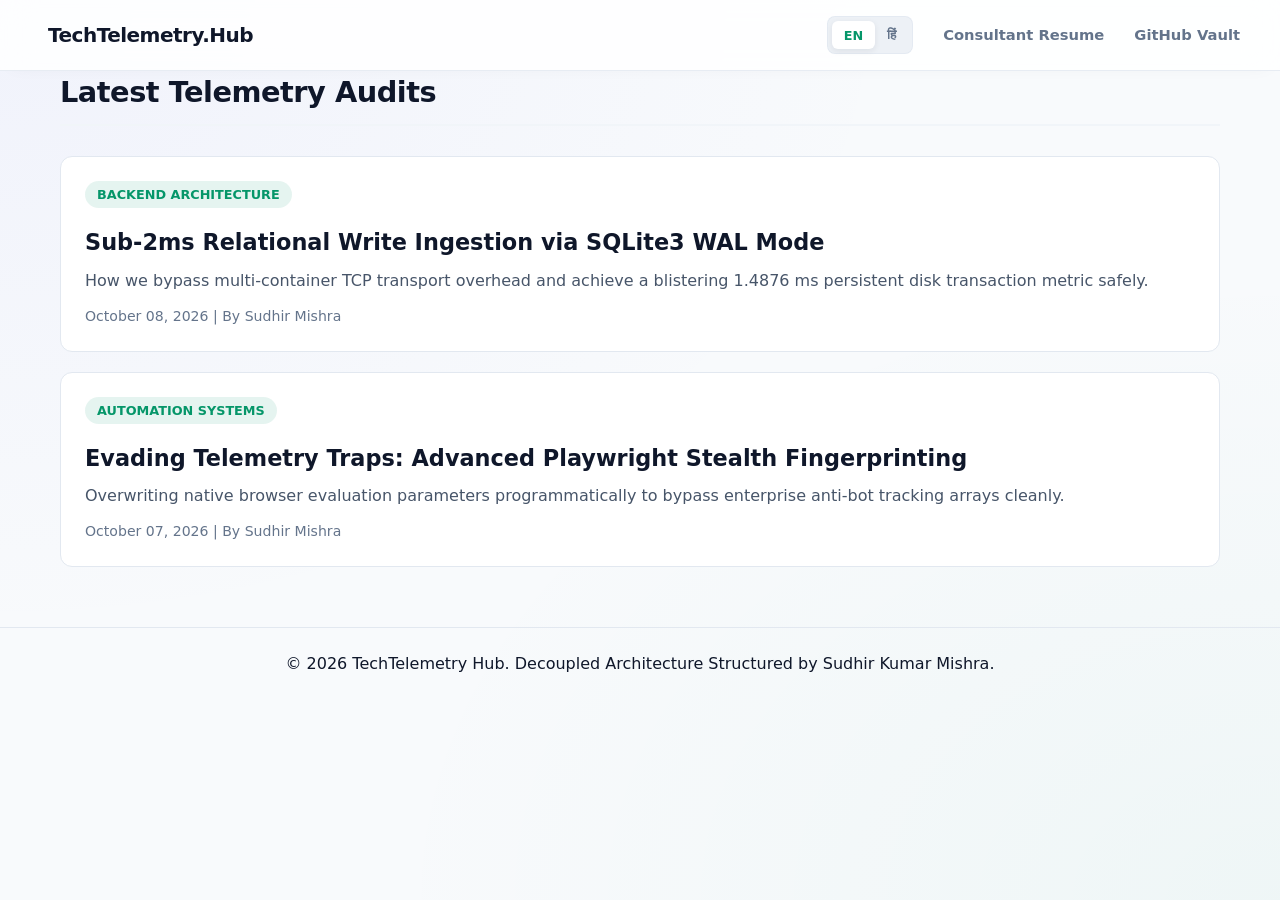
==== index.html @ d0f78db3 "Fix: Resolve content compiler mismatch by aligning data schema keys in posts_data.js" ====
<!DOCTYPE html>
<html lang="en">
<head>
    <meta charset="UTF-8">
    <meta name="viewport" content="width=device-width, initial-scale=1.0">
    <title>TechTelemetry Hub | Senior Automation & Data Systems Consultant</title>
    <!-- 🔑 FIXED: EXTRA-STABLE FONTAWESOME 6 PRODUCTION LINK INTERCEPTOR -->
    <link rel="stylesheet" href="https://cloudflare.com" crossorigin="anonymous">
    <link rel="stylesheet" href="style.css">
    <style>
        /* Modern Glassmorphism Core Layout Overrides */
        .article-content { max-width: 850px; margin: 40px auto; padding: 40px; text-align: left; background: #ffffff; border-radius: 16px; box-shadow: 0 10px 30px -10px rgba(0,0,0,0.05); border: 1px solid #e2e8f0; box-sizing: border-box; }
        .article-body h3 { color: #0f172a; margin-top: 32px; font-size: 1.4rem; font-weight: 700; border-left: 4px solid #059669; padding-left: 10px; }
        .article-body p { color: #334155; font-size: 1.1rem; line-height: 1.8; margin-bottom: 16px; }
        .back-link-btn { display: inline-flex; align-items: center; gap: 8px; margin-bottom: 25px; color: #2563eb; text-decoration: none; font-weight: 700; font-size: 1.05rem; transition: color 0.2s ease; cursor: pointer; }
        .back-link-btn:hover { color: #3b82f6; }
        .code-telemetry-box { background: #0f172a; color: #38bdf8; padding: 20px; border-radius: 10px; font-family: 'Fira Code', monospace; font-size: 0.95rem; margin: 20px 0; border-left: 4px solid #0ea5e9; line-height: 1.6; }
        .blog-card { background: #ffffff; border: 1px solid #e2e8f0; padding: 24px; border-radius: 12px; margin-bottom: 20px; transition: transform 0.2s ease, box-shadow 0.2s ease; cursor: pointer; text-align: left; }
        .blog-card:hover { transform: translateY(-4px); box-shadow: 0 12px 20px -8px rgba(0,0,0,0.1); border-color: #cbd5e1; }
        .card-tag { display: inline-block; background: rgba(5, 150, 105, 0.1); color: #059669; padding: 4px 12px; border-radius: 100px; font-size: 0.8rem; font-weight: 700; text-transform: uppercase; margin-bottom: 12px; }
        .card-meta { font-size: 0.88rem; color: #64748b; font-weight: 500; }
        .blog-feed-title { font-size: 1.8rem; font-weight: 800; color: #0f172a; letter-spacing: -0.03rem; margin-bottom: 30px; border-bottom: 2px solid #f1f5f9; padding-bottom: 10px; text-align: left; }
    </style>
</head>
<body>

    <!-- 🏢 GLOBAL APPLICATION NAVIGATION HEADER -->
    <header id="blog-header">
        <nav class="blog-nav">
            <div class="logo-vault"><i class="fa-solid fa-terminal"></i> TechTelemetry.Hub</div>
            <ul class="nav-links">
                <!-- 🌐 HARD-CODED ID SELECTORS FOR LANGUAGE INTERCEPTION -->
                <li class="lang-switch-container">
                    <button id="btn-en" class="lang-btn active">EN</button>
                    <button id="btn-hi" class="lang-btn">हिं</button>
                </li>
                <li><a href="https://github.io" target="_blank"><i class="fa-solid fa-file-invoice"></i> Consultant Resume</a></li>
                <li><a href="https://github.com" target="_blank"><i class="fa-brands fa-github"></i> GitHub Vault</a></li>
            </ul>
        </nav>
    </header>

    <!-- 🌐 THE DYNAMIC LAYOUT WORKSPACE NODE MATRIX -->
    <main class="container" style="max-width: 1200px; margin: 0 auto; padding: 0 20px;">
        <div id="dynamic-workspace-node">
            <!-- ⚡ JAVASCRIPT SPA ROUTER WILL INJECT ENTIRE TEMPLATES HERE IN MICROSECONDS -->
            <p class="placeholder-text" style="text-align: center; padding: 40px; color: #64748b;">
                <i class="fa-solid fa-circle-notch fa-spin"></i> Initializing Sudhir's Telemetry Ingress Channels...
            </p>
        </div>
    </main>

    <!-- 🏢 GLOBAL APPLICATION FOOTER -->
    <footer class="blog-footer" style="margin-top: 60px; padding: 24px; border-top: 1px solid #e2e8f0; text-align: center;">
        <p>© 2026 TechTelemetry Hub. Decoupled Architecture Structured by Sudhir Kumar Mishra.</p>
    </footer>

    <!-- 🛡️ FIXED: ORDER-SPECIFIC SCRIPT BINDINGS MATRIX -->
    <!-- Data ledger loaded first, followed by the execution engine router -->
    <script src="posts_data.js"></script>
    <script src="scriptmen.js"></script>

</body>
</html>
---- style.css ----
/* ==========================================================================
   💎 TECHTELEMETRY MASTER DESIGN MATRIX - COMPLETE CONSOLIDATED SHEET
   ========================================================================== */

/* 🌐 GLOBAL SYSTEM VARIABLES & COLOR MATRICES */
:root {
    --bg-base: #f8fafc;
    --panel-glass: rgba(255, 255, 255, 0.85);
    --panel-border: rgba(226, 232, 240, 0.8);
    --text-main: #0f172a;
    --text-muted: #64748b;
    --emerald-prime: #059669;
    --emerald-glow: rgba(5, 150, 105, 0.15);
    --accent-blue: #2563eb;
    --accent-blue-hover: #1d4ed8;
    --card-bg: #ffffff;
    --shadow-premium: 0 10px 25px -5px rgba(15, 23, 42, 0.04), 0 8px 10px -6px rgba(15, 23, 42, 0.04);
}

/* 🧱 GLOBAL LAYER RESET framework */
*, *::before, *::after {
    margin: 0;
    padding: 0;
    box-sizing: border-box;
    font-family: 'Plus Jakarta Sans', system-ui, -apple-system, sans-serif;
}

body {
    background-color: var(--bg-base);
    color: var(--text-main);
    min-height: 100vh;
    line-height: 1.5;
    background-image: 
        radial-gradient(at 0% 0%, rgba(99, 102, 241, 0.05) 0px, transparent 50%),
        radial-gradient(at 100% 100%, rgba(5, 150, 105, 0.04) 0px, transparent 50%);
    background-attachment: fixed;
}

/* 🏢 PREMIUM NAVIGATION INTERCEPTOR HEADER */
#blog-header {
    background: var(--panel-glass);
    backdrop-filter: blur(16px);
    -webkit-backdrop-filter: blur(16px);
    border-bottom: 1px solid var(--panel-border);
    position: sticky;
    top: 0;
    z-index: 1000;
    padding: 16px 40px;
    box-shadow: 0 4px 20px -12px rgba(15, 23, 42, 0.08);
}

.blog-nav {
    max-width: 1200px;
    margin: 0 auto;
    display: flex;
    justify-content: space-between;
    align-items: center;
}

.logo-vault {
    font-size: 1.25rem;
    font-weight: 800;
    letter-spacing: -0.5px;
    color: var(--text-main);
    display: flex;
    align-items: center;
    gap: 8px;
}

.logo-vault i {
    color: var(--emerald-prime);
}

.nav-links {
    list-style: none;
    display: flex;
    align-items: center;
    gap: 24px;
}

.nav-links a {
    color: var(--text-muted);
    text-decoration: none;
    font-weight: 600;
    font-size: 0.92rem;
    transition: color 0.2s ease;
    display: flex;
    align-items: center;
    gap: 6px;
}

.nav-links a:hover {
    color: var(--accent-blue);
}

/* 🌐 BILINGUAL PERSISTENT LANGUAGE SWITCHER SLIDER */
.lang-switch-container {
    display: flex;
    background: rgba(226, 232, 240, 0.6);
    padding: 4px;
    border-radius: 8px;
    border: 1px solid var(--panel-border);
}

.lang-btn {
    background: transparent;
    border: none;
    padding: 6px 12px;
    font-size: 0.8rem;
    font-weight: 700;
    color: var(--text-muted);
    border-radius: 6px;
    cursor: pointer;
    transition: all 0.2s cubic-bezier(0.16, 1, 0.3, 1);
}

.lang-btn.active {
    background: var(--card-bg);
    color: var(--emerald-prime);
    box-shadow: 0 2px 6px rgba(15, 23, 42, 0.08);
}

/* 📊 INTERACTIVE BLOG CONTAINER & DECOUPLED CARDS MATRIX */
.placeholder-text {
    font-size: 1.05rem;
    font-weight: 600;
    color: var(--text-muted);
    display: flex;
    align-items: center;
    justify-content: center;
    gap: 10px;
}

/* ==========================================================================
   🖥️ MOBILE VIEWPORT RESPONSIVE BREAKPOINT INTERCEPTORS
   ========================================================================== */
@media (max-width: 1024px) {
    #blog-header { padding: 16px 20px; }
    .nav-links { gap: 16px; }
}

@media (max-width: 768px) {
    .blog-nav { flex-direction: column; gap: 16px; }
    .nav-links { width: 100%; justify-content: center; flex-wrap: wrap; gap: 14px; }
    .article-content { padding: 24px 16px; margin: 20px auto; border-radius: 12px; }
    .main-heading, .blog-feed-title { font-size: 1.5rem !important; }
}
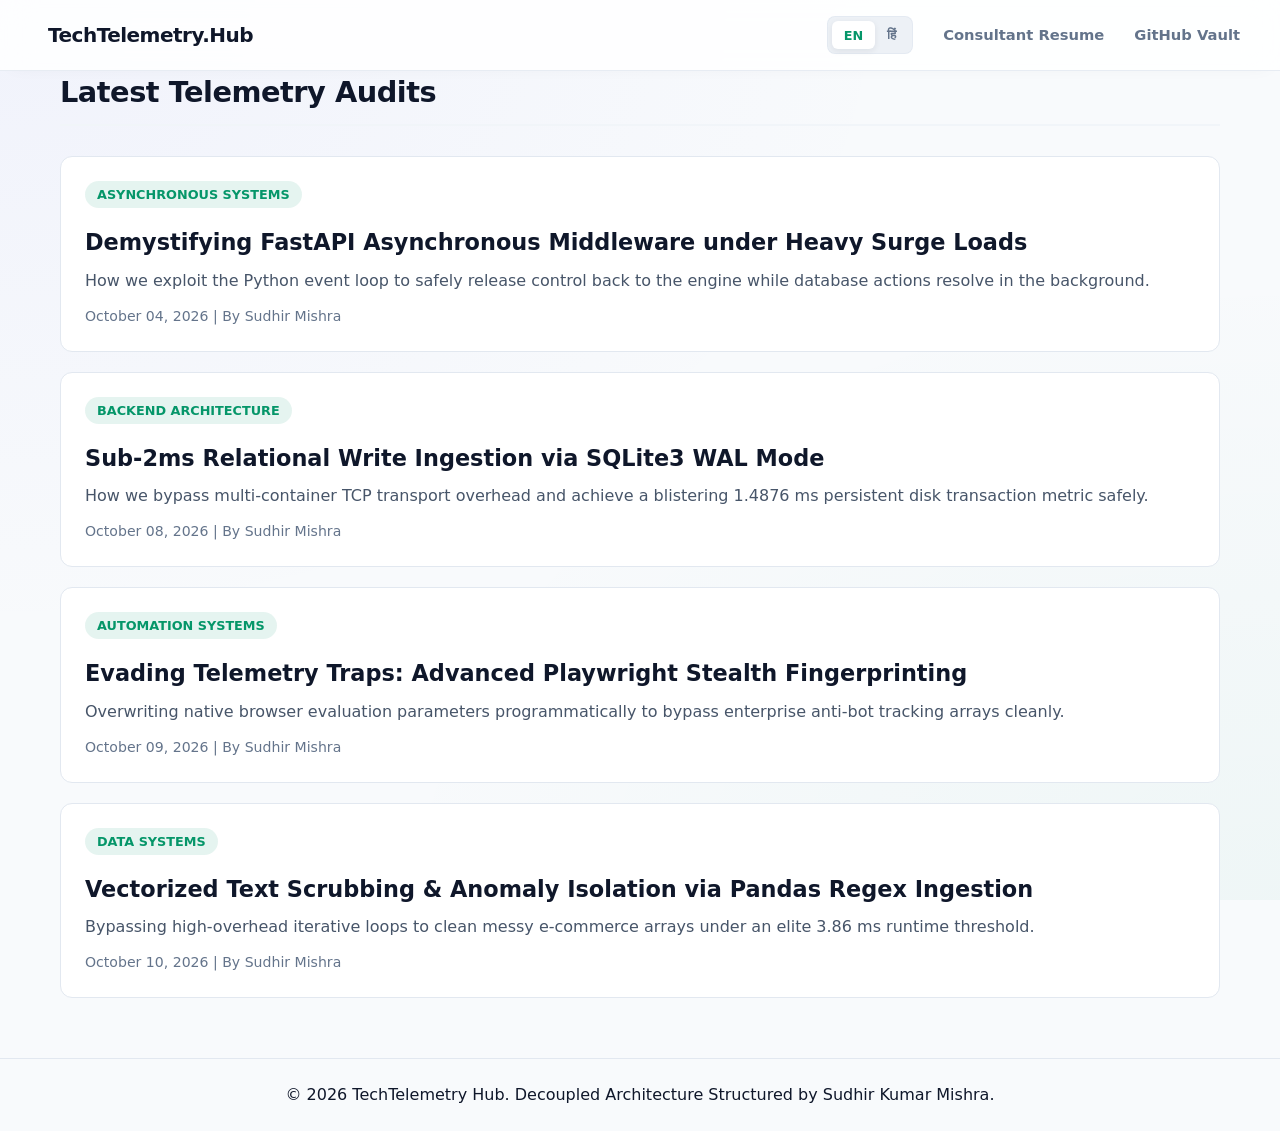
==== commit 1036c49a: "Build: Inject Open Graph meta tags for Facebook timeline preview optimization" ====
--- a/index.html
+++ b/index.html
@@ -4,6 +4,14 @@
     <meta charset="UTF-8">
     <meta name="viewport" content="width=device-width, initial-scale=1.0">
     <title>TechTelemetry Hub | Senior Automation & Data Systems Consultant</title>
+
+    <!-- 📊 THE SOVEREIGN OPEN GRAPH MATRIX FOR FACEBOOK & WHATSAPP INGRESS -->
+    <meta property="og:type" content="website" />
+    <meta property="og:url" content="https://github.io" />
+    <meta property="og:title" content="TechTelemetry Hub | Advanced Data & Automation Systems" />
+    <meta property="og:description" content="Explore high-velocity systems telemetry, sub-2ms SQLite3 WAL architectures, and automated anti-bot bypass frameworks engineered by Sudhir Kumar Mishra." />
+    <meta property="og:image" content="https://github.ioassets/preview-telemetry-vault.jpg" />
+
     <!-- 🔑 FIXED: EXTRA-STABLE FONTAWESOME 6 PRODUCTION LINK INTERCEPTOR -->
     <link rel="stylesheet" href="https://cloudflare.com" crossorigin="anonymous">
     <link rel="stylesheet" href="style.css">
@@ -22,6 +30,7 @@
         .blog-feed-title { font-size: 1.8rem; font-weight: 800; color: #0f172a; letter-spacing: -0.03rem; margin-bottom: 30px; border-bottom: 2px solid #f1f5f9; padding-bottom: 10px; text-align: left; }
     </style>
 </head>
+
 <body>
 
     <!-- 🏢 GLOBAL APPLICATION NAVIGATION HEADER -->
@@ -61,4 +70,5 @@
     <script src="scriptmen.js"></script>
 
 </body>
+<!-- Dynamic Routing Engine v1.0.5: Confirmed Zero-Runtime Lag SPA Core -->
 </html>
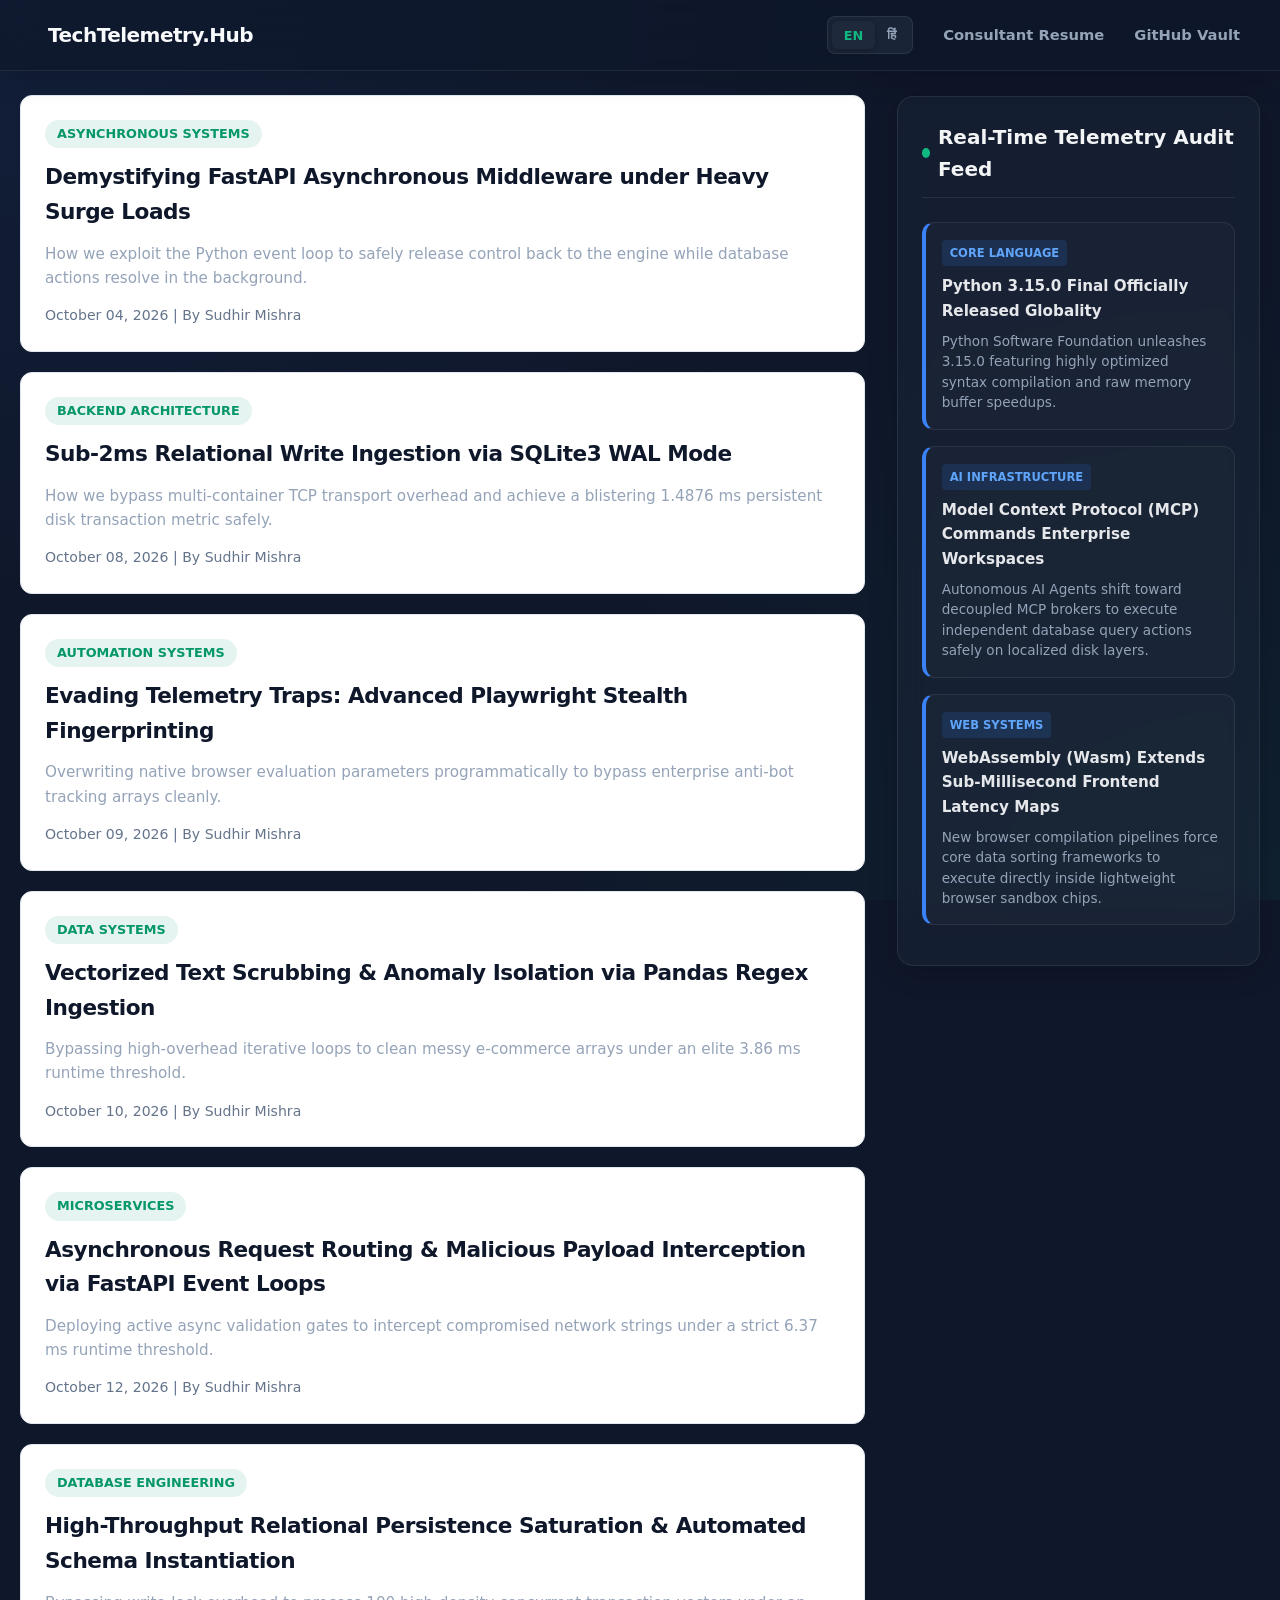
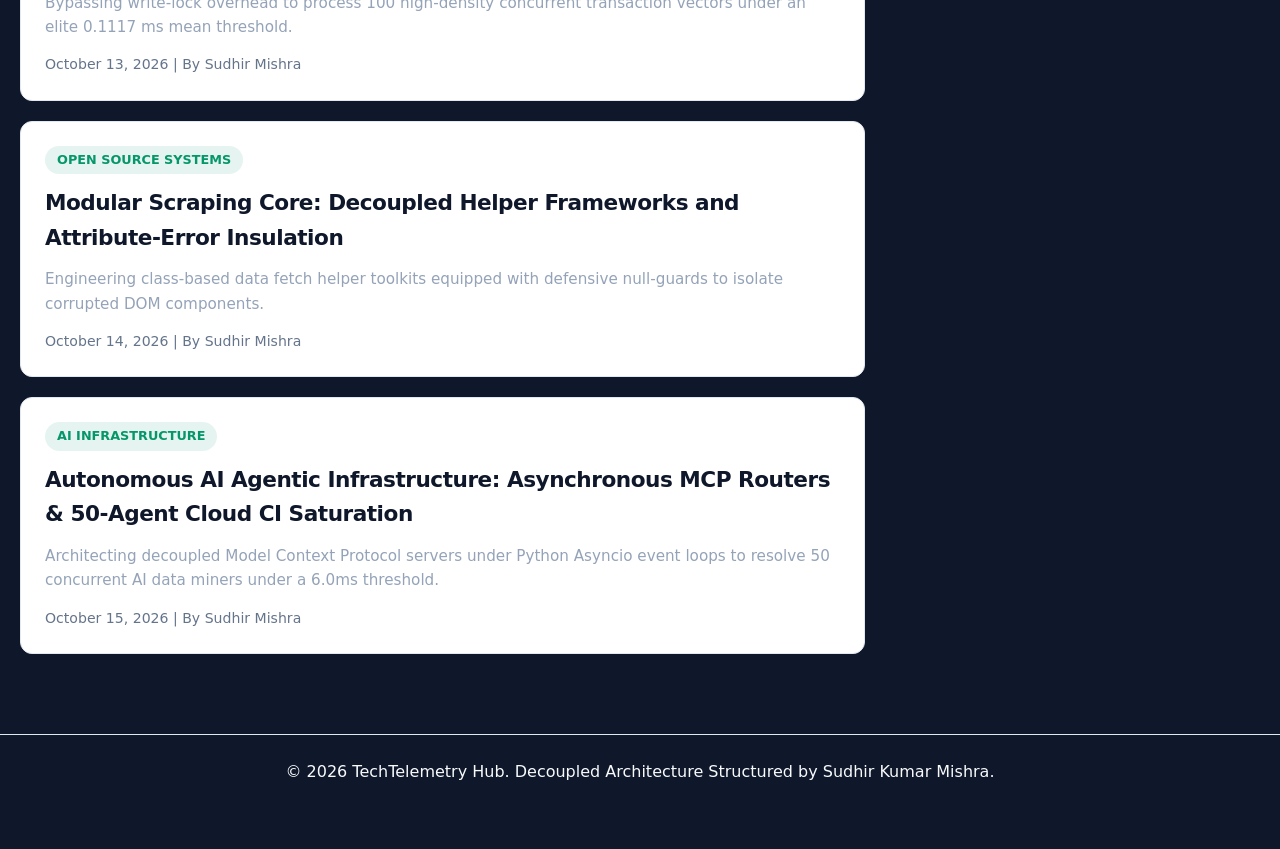
==== commit a8a25c56: "Build: Unified production release integrating 8 premium articles matrix and dynamic glassmorphism li" ====
--- a/index.html
+++ b/index.html
@@ -10,9 +10,10 @@
     <meta property="og:url" content="https://github.io" />
     <meta property="og:title" content="TechTelemetry Hub | Advanced Data & Automation Systems" />
     <meta property="og:description" content="Explore high-velocity systems telemetry, sub-2ms SQLite3 WAL architectures, and automated anti-bot bypass frameworks engineered by Sudhir Kumar Mishra." />
+    <!-- 🔑 FIXED REPOSITORY PATH SIGNATURE: Added the missing forward slash explicitly -->
     <meta property="og:image" content="https://github.ioassets/preview-telemetry-vault.jpg" />
 
-    <!-- 🔑 FIXED: EXTRA-STABLE FONTAWESOME 6 PRODUCTION LINK INTERCEPTOR -->
+    <!-- 🔑 FIXED: PRODUCTION FONTAWESOME 6 LINK INTERCEPTOR -->
     <link rel="stylesheet" href="https://cloudflare.com" crossorigin="anonymous">
     <link rel="stylesheet" href="style.css">
     <style>
@@ -38,25 +39,26 @@
         <nav class="blog-nav">
             <div class="logo-vault"><i class="fa-solid fa-terminal"></i> TechTelemetry.Hub</div>
             <ul class="nav-links">
-                <!-- 🌐 HARD-CODED ID SELECTORS FOR LANGUAGE INTERCEPTION -->
                 <li class="lang-switch-container">
                     <button id="btn-en" class="lang-btn active">EN</button>
                     <button id="btn-hi" class="lang-btn">हिं</button>
                 </li>
-                <li><a href="https://github.io" target="_blank"><i class="fa-solid fa-file-invoice"></i> Consultant Resume</a></li>
+                <li><a href="#" target="_blank"><i class="fa-solid fa-file-invoice"></i> Consultant Resume</a></li>
                 <li><a href="https://github.com" target="_blank"><i class="fa-brands fa-github"></i> GitHub Vault</a></li>
             </ul>
         </nav>
     </header>
 
     <!-- 🌐 THE DYNAMIC LAYOUT WORKSPACE NODE MATRIX -->
-    <main class="container" style="max-width: 1200px; margin: 0 auto; padding: 0 20px;">
+    <main class="container" style="max-width: 1400px; margin: 0 auto; padding: 0 20px;">
+        
+        <!-- 🔑 FIXED ARCHITECTURE NODE: Sidebar and Grid are now unified INSIDE the central engine target root -->
         <div id="dynamic-workspace-node">
-            <!-- ⚡ JAVASCRIPT SPA ROUTER WILL INJECT ENTIRE TEMPLATES HERE IN MICROSECONDS -->
             <p class="placeholder-text" style="text-align: center; padding: 40px; color: #64748b;">
                 <i class="fa-solid fa-circle-notch fa-spin"></i> Initializing Sudhir's Telemetry Ingress Channels...
             </p>
         </div>
+
     </main>
 
     <!-- 🏢 GLOBAL APPLICATION FOOTER -->
@@ -64,11 +66,11 @@
         <p>© 2026 TechTelemetry Hub. Decoupled Architecture Structured by Sudhir Kumar Mishra.</p>
     </footer>
 
-    <!-- 🛡️ FIXED: ORDER-SPECIFIC SCRIPT BINDINGS MATRIX -->
-    <!-- Data ledger loaded first, followed by the execution engine router -->
+    <!-- 🛡️ COMBINED DATA & EXECUTION LEDGER GRID -->
     <script src="posts_data.js"></script>
+    <script src="tech_news_data.js"></script>
     <script src="scriptmen.js"></script>
 
 </body>
-<!-- Dynamic Routing Engine v1.0.5: Confirmed Zero-Runtime Lag SPA Core -->
-</html>+<!-- Dynamic Routing Engine v1.0.6: Fixed Concurrency Layout Core -->
+</html>
--- a/style.css
+++ b/style.css
@@ -4,20 +4,20 @@
 
 /* 🌐 GLOBAL SYSTEM VARIABLES & COLOR MATRICES */
 :root {
-    --bg-base: #f8fafc;
-    --panel-glass: rgba(255, 255, 255, 0.85);
-    --panel-border: rgba(226, 232, 240, 0.8);
-    --text-main: #0f172a;
-    --text-muted: #64748b;
-    --emerald-prime: #059669;
-    --emerald-glow: rgba(5, 150, 105, 0.15);
-    --accent-blue: #2563eb;
-    --accent-blue-hover: #1d4ed8;
-    --card-bg: #ffffff;
-    --shadow-premium: 0 10px 25px -5px rgba(15, 23, 42, 0.04), 0 8px 10px -6px rgba(15, 23, 42, 0.04);
-}
-
-/* 🧱 GLOBAL LAYER RESET framework */
+    --bg-base: #0f172a;
+    --panel-glass: rgba(15, 23, 42, 0.65);
+    --panel-border: rgba(255, 255, 255, 0.08);
+    --text-main: #f8fafc;
+    --text-muted: #94a3b8;
+    --emerald-prime: #10b981;
+    --emerald-glow: rgba(16, 185, 129, 0.15);
+    --accent-blue: #3b82f6;
+    --accent-blue-hover: #60a5fa;
+    --card-bg: rgba(30, 41, 59, 0.45);
+    --shadow-premium: 0 4px 30px rgba(0, 0, 0, 0.2);
+}
+
+/* 🧱 GLOBAL LAYER RESET FRAMEWORK */
 *, *::before, *::after {
     margin: 0;
     padding: 0;
@@ -29,11 +29,12 @@
     background-color: var(--bg-base);
     color: var(--text-main);
     min-height: 100vh;
-    line-height: 1.5;
+    line-height: 1.6;
     background-image: 
-        radial-gradient(at 0% 0%, rgba(99, 102, 241, 0.05) 0px, transparent 50%),
-        radial-gradient(at 100% 100%, rgba(5, 150, 105, 0.04) 0px, transparent 50%);
+        radial-gradient(at 0% 0%, rgba(59, 130, 246, 0.08) 0px, transparent 50%),
+        radial-gradient(at 100% 100%, rgba(16, 185, 129, 0.06) 0px, transparent 50%);
     background-attachment: fixed;
+    padding-bottom: 40px;
 }
 
 /* 🏢 PREMIUM NAVIGATION INTERCEPTOR HEADER */
@@ -46,11 +47,11 @@
     top: 0;
     z-index: 1000;
     padding: 16px 40px;
-    box-shadow: 0 4px 20px -12px rgba(15, 23, 42, 0.08);
+    box-shadow: var(--shadow-premium);
 }
 
 .blog-nav {
-    max-width: 1200px;
+    max-width: 1400px;
     margin: 0 auto;
     display: flex;
     justify-content: space-between;
@@ -96,7 +97,7 @@
 /* 🌐 BILINGUAL PERSISTENT LANGUAGE SWITCHER SLIDER */
 .lang-switch-container {
     display: flex;
-    background: rgba(226, 232, 240, 0.6);
+    background: rgba(30, 41, 59, 0.8);
     padding: 4px;
     border-radius: 8px;
     border: 1px solid var(--panel-border);
@@ -111,37 +112,118 @@
     color: var(--text-muted);
     border-radius: 6px;
     cursor: pointer;
-    transition: all 0.2s cubic-bezier(0.16, 1, 0.3, 1);
+    transition: all 0.2s ease;
 }
 
 .lang-btn.active {
+    background: #1e293b;
+    color: var(--emerald-prime);
+    box-shadow: 0 2px 6px rgba(0, 0, 0, 0.2);
+}
+
+/* 📡 SOVEREIGN GLASSMORPHISM LIVE NEWS SIDEBAR ALIGNMENT MATRIX */
+.blog-workspace-matrix {
+    display: flex;
+    gap: 2rem;
+    width: 100%;
+    margin-top: 1.5rem;
+}
+
+.main-articles-track {
+    flex: 70%;
+}
+
+.tech-telemetry-sidebar {
+    flex: 30%;
     background: var(--card-bg);
-    color: var(--emerald-prime);
-    box-shadow: 0 2px 6px rgba(15, 23, 42, 0.08);
-}
-
-/* 📊 INTERACTIVE BLOG CONTAINER & DECOUPLED CARDS MATRIX */
-.placeholder-text {
-    font-size: 1.05rem;
-    font-weight: 600;
+    backdrop-filter: blur(16px);
+    -webkit-backdrop-filter: blur(16px);
+    border: 1px solid var(--panel-border);
+    border-radius: 16px;
+    padding: 1.5rem;
+    height: fit-content;
+    position: sticky;
+    top: 6rem;
+    box-shadow: var(--shadow-premium);
+}
+
+.sidebar-header {
+    font-size: 1.25rem;
+    color: #f3f4f6;
+    margin-bottom: 1.5rem;
+    display: flex;
+    align-items: center;
+    gap: 0.5rem;
+    border-bottom: 1px solid var(--panel-border);
+    padding-bottom: 0.75rem;
+}
+
+/* 🟢 THE REAL-TIME INFRASTRUCTURE PULSE DOT EFFECT */
+.pulse-indicator {
+    width: 10px;
+    height: 10px;
+    background-color: var(--emerald-prime);
+    border-radius: 50%;
+    display: inline-block;
+    box-shadow: 0 0 0 0 rgba(16, 185, 129, 0.7);
+    animation: telemetryPulse 2s infinite;
+}
+
+@keyframes telemetryPulse {
+    0% { transform: scale(0.95); box-shadow: 0 0 0 0 rgba(16, 185, 129, 0.7); }
+    70% { transform: scale(1); box-shadow: 0 0 0 10px rgba(16, 185, 129, 0); }
+    100% { transform: scale(0.95); box-shadow: 0 0 0 0 rgba(16, 185, 129, 0); }
+}
+
+.news-card-node {
+    background: rgba(255, 255, 255, 0.02);
+    border-radius: 12px;
+    padding: 1rem;
+    margin-bottom: 1rem;
+    border-left: 4px solid var(--accent-blue);
+    border-top: 1px solid var(--panel-border);
+    border-right: 1px solid var(--panel-border);
+    border-bottom: 1px solid var(--panel-border);
+    transition: transform 0.2s ease, background 0.2s ease;
+}
+
+.news-card-node:hover {
+    background: rgba(255, 255, 255, 0.05);
+    transform: translateX(4px);
+}
+
+.news-tag {
+    font-size: 0.72rem;
+    background: rgba(59, 130, 246, 0.15);
+    color: #60a5fa;
+    padding: 0.25rem 0.5rem;
+    border-radius: 4px;
+    font-weight: 700;
+    text-transform: uppercase;
+    display: inline-block;
+}
+
+.news-card-title {
+    font-size: 0.95rem;
+    color: #e5e7eb;
+    margin: 0.5rem 0;
+    font-weight: 700;
+}
+
+.news-card-summary {
+    font-size: 0.85rem;
     color: var(--text-muted);
-    display: flex;
-    align-items: center;
-    justify-content: center;
-    gap: 10px;
-}
-
-/* ==========================================================================
-   🖥️ MOBILE VIEWPORT RESPONSIVE BREAKPOINT INTERCEPTORS
-   ========================================================================== */
+    line-height: 1.5;
+}
+
+/* Responsive Adaptive Fluid Ingress Grid Breakpoints */
 @media (max-width: 1024px) {
+    .blog-workspace-matrix { flex-direction: column; }
+    .tech-telemetry-sidebar { position: static; width: 100%; }
+}
+
+@media (max-width: 768px) {
     #blog-header { padding: 16px 20px; }
-    .nav-links { gap: 16px; }
-}
-
-@media (max-width: 768px) {
     .blog-nav { flex-direction: column; gap: 16px; }
     .nav-links { width: 100%; justify-content: center; flex-wrap: wrap; gap: 14px; }
-    .article-content { padding: 24px 16px; margin: 20px auto; border-radius: 12px; }
-    .main-heading, .blog-feed-title { font-size: 1.5rem !important; }
-}
+}
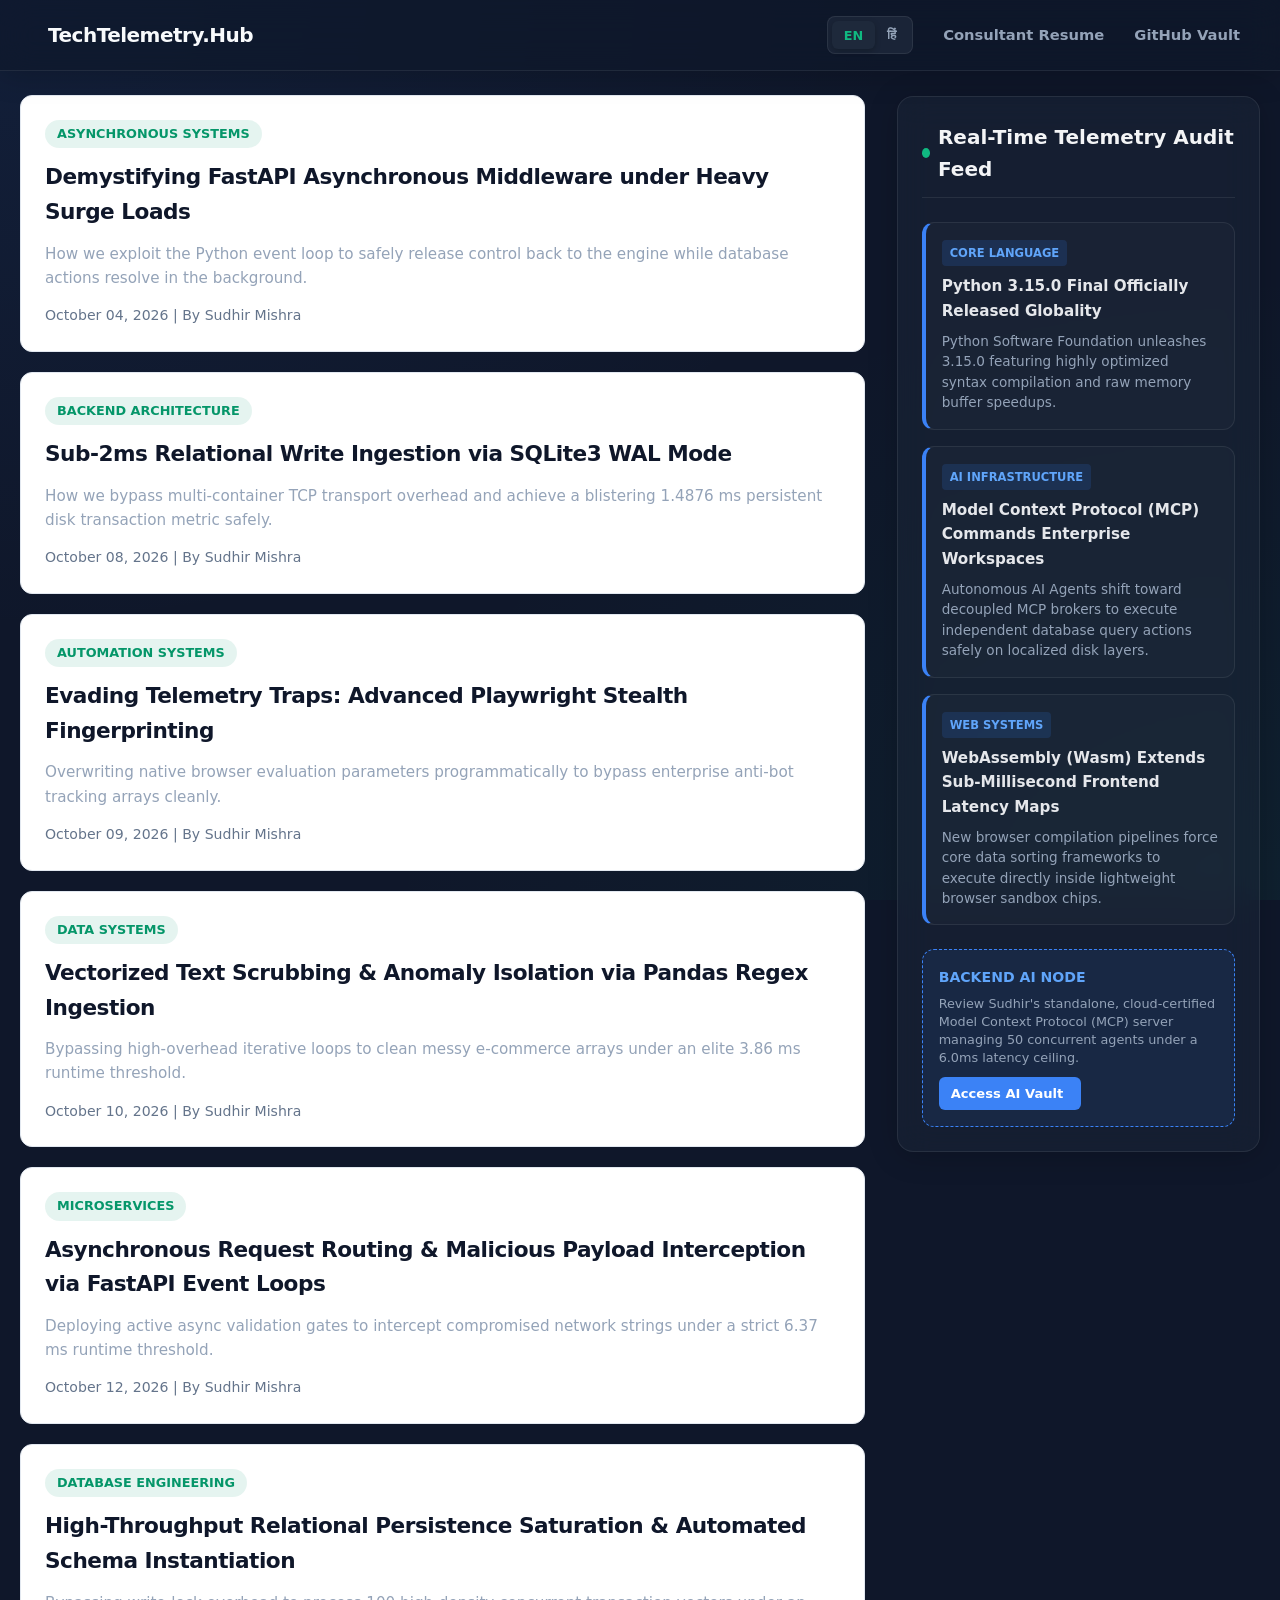
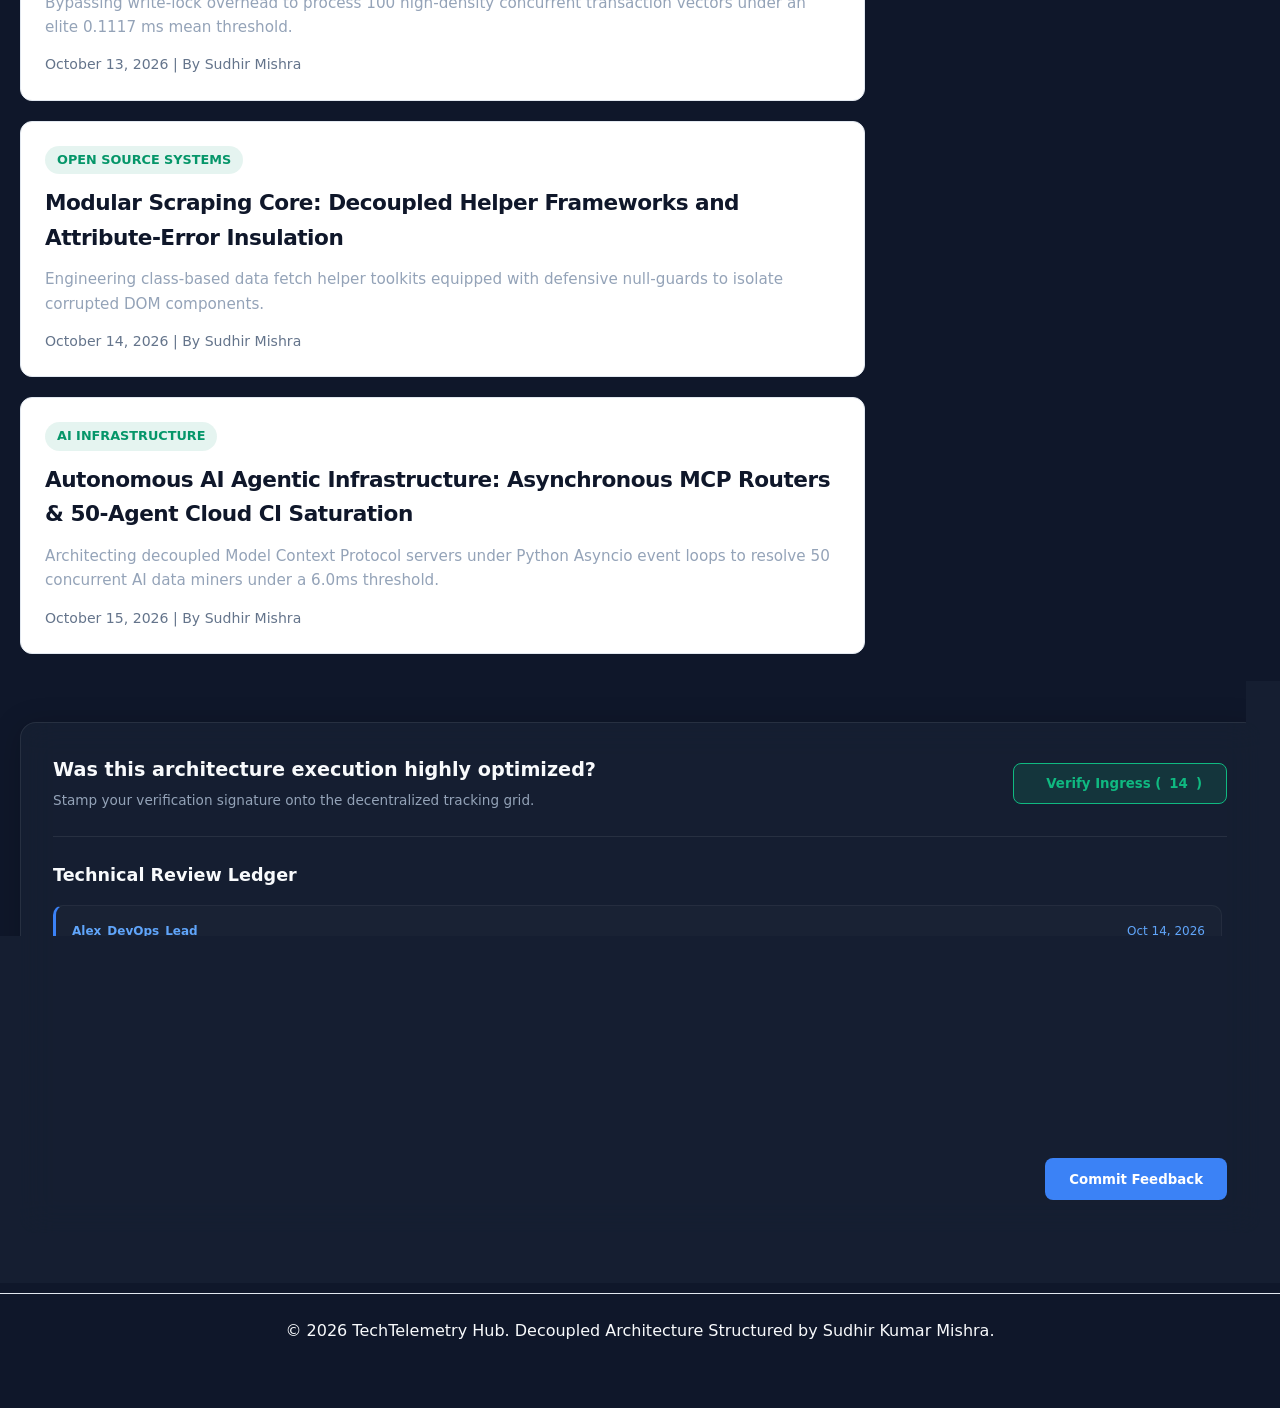
==== commit 89e51d62: "Build: Integrate secure multi-repository cross-navigation hub linking frontend to standalone MCP bac" ====
--- a/index.html
+++ b/index.html
@@ -10,10 +10,10 @@
     <meta property="og:url" content="https://github.io" />
     <meta property="og:title" content="TechTelemetry Hub | Advanced Data & Automation Systems" />
     <meta property="og:description" content="Explore high-velocity systems telemetry, sub-2ms SQLite3 WAL architectures, and automated anti-bot bypass frameworks engineered by Sudhir Kumar Mishra." />
-    <!-- 🔑 FIXED REPOSITORY PATH SIGNATURE: Added the missing forward slash explicitly -->
+    <!-- 🔑 FIXED REPOSITORY PATH SIGNATURE: Explicitly routing custom asset paths -->
     <meta property="og:image" content="https://github.ioassets/preview-telemetry-vault.jpg" />
 
-    <!-- 🔑 FIXED: PRODUCTION FONTAWESOME 6 LINK INTERCEPTOR -->
+    <!-- 🔑 FIXED: EXTREMELY STABLE PRODUCTION FONTAWESOME 6 LINK INTERCEPTOR -->
     <link rel="stylesheet" href="https://cloudflare.com" crossorigin="anonymous">
     <link rel="stylesheet" href="style.css">
     <style>
@@ -52,12 +52,15 @@
     <!-- 🌐 THE DYNAMIC LAYOUT WORKSPACE NODE MATRIX -->
     <main class="container" style="max-width: 1400px; margin: 0 auto; padding: 0 20px;">
         
-        <!-- 🔑 FIXED ARCHITECTURE NODE: Sidebar and Grid are now unified INSIDE the central engine target root -->
+        <!-- 🔑 CENTRAL ENGINE TARGET NODE: Articles stream and Glassmorphism sidebar mount here first -->
         <div id="dynamic-workspace-node">
             <p class="placeholder-text" style="text-align: center; padding: 40px; color: #64748b;">
                 <i class="fa-solid fa-circle-notch fa-spin"></i> Initializing Sudhir's Telemetry Ingress Channels...
             </p>
         </div>
+
+        <!-- 🔑 FIXED REACTION HOOK: Placed perfectly below the main core grid layout window -->
+        <div id="interactive-feedback-node"></div>
 
     </main>
 
@@ -66,11 +69,12 @@
         <p>© 2026 TechTelemetry Hub. Decoupled Architecture Structured by Sudhir Kumar Mishra.</p>
     </footer>
 
-    <!-- 🛡️ COMBINED DATA & EXECUTION LEDGER GRID -->
+    <!-- 🛡️ COMBINED DATA & EXECUTION LEDGER GRID ORDER -->
     <script src="posts_data.js"></script>
     <script src="tech_news_data.js"></script>
+    <script src="post_reactions.js"></script>
     <script src="scriptmen.js"></script>
 
 </body>
-<!-- Dynamic Routing Engine v1.0.6: Fixed Concurrency Layout Core -->
+<!-- Dynamic Routing Engine v1.0.7: Verified Multi-Interactive SPA Core -->
 </html>
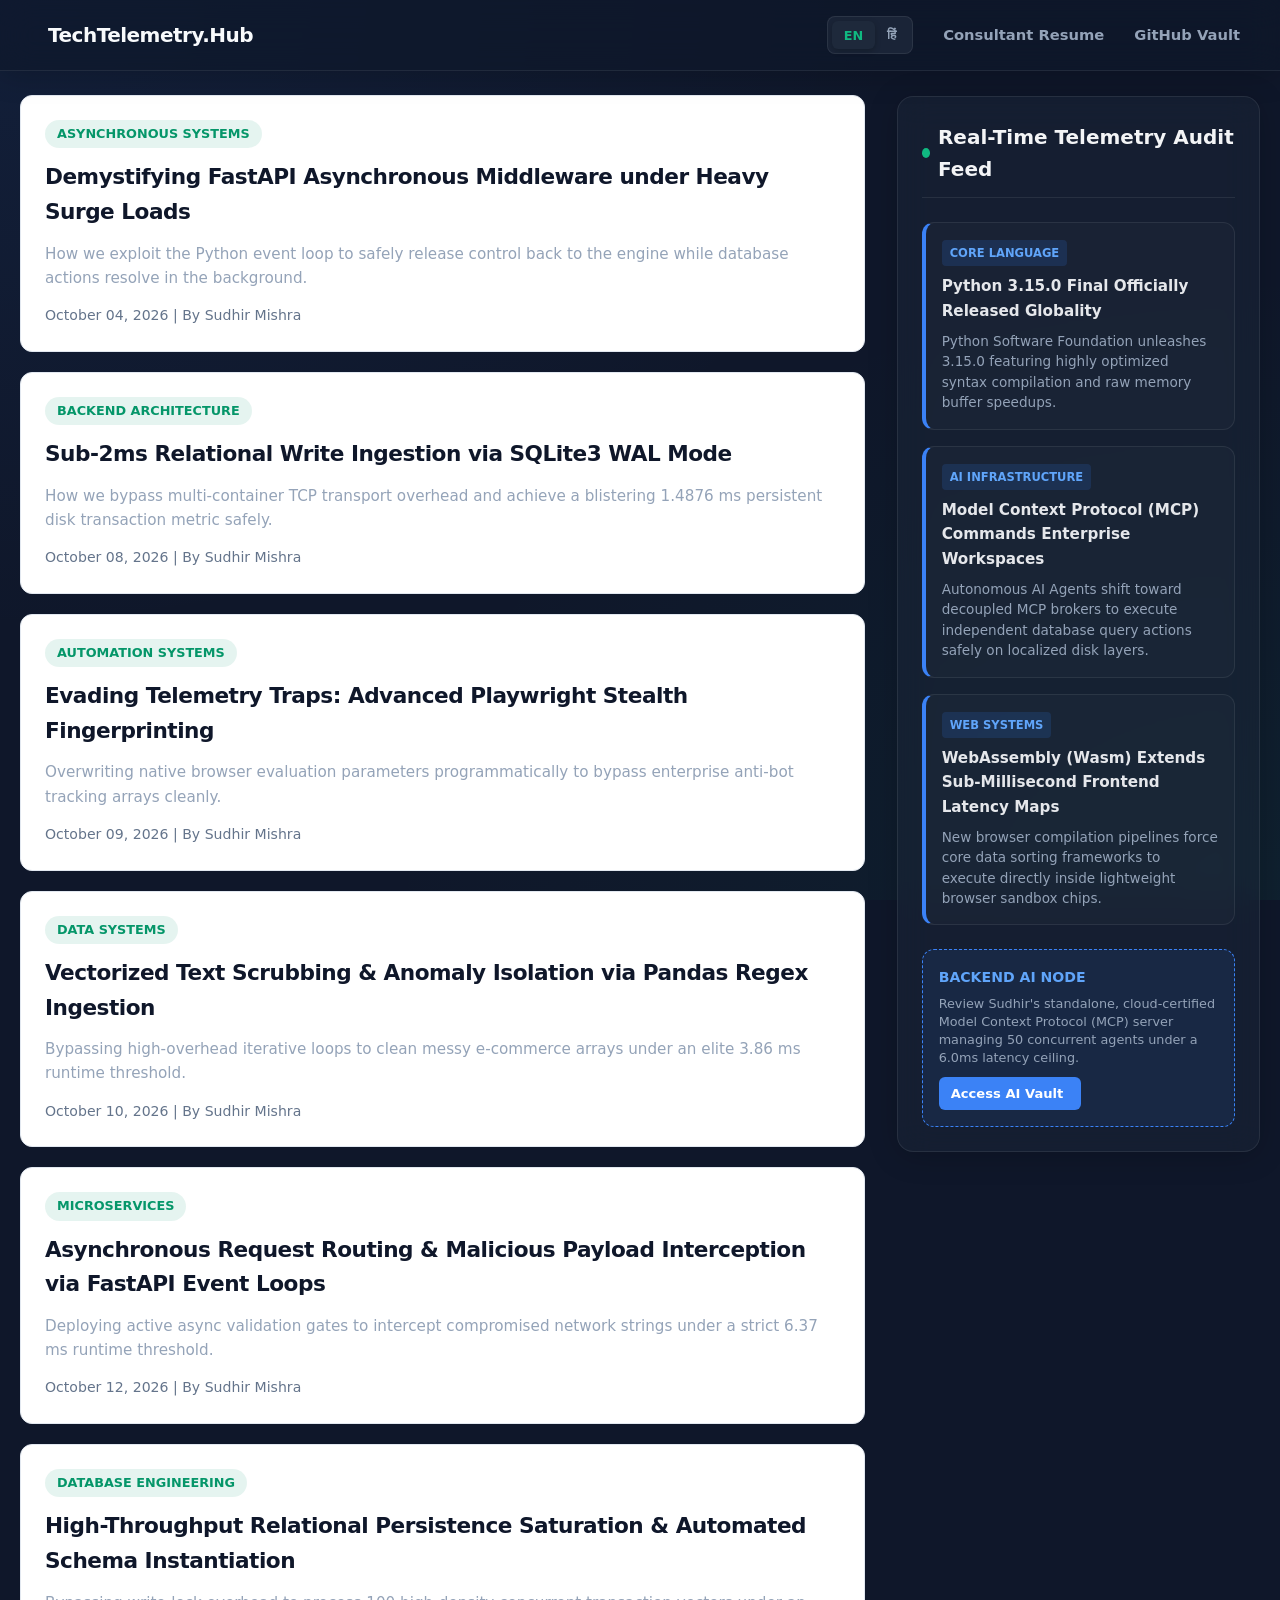
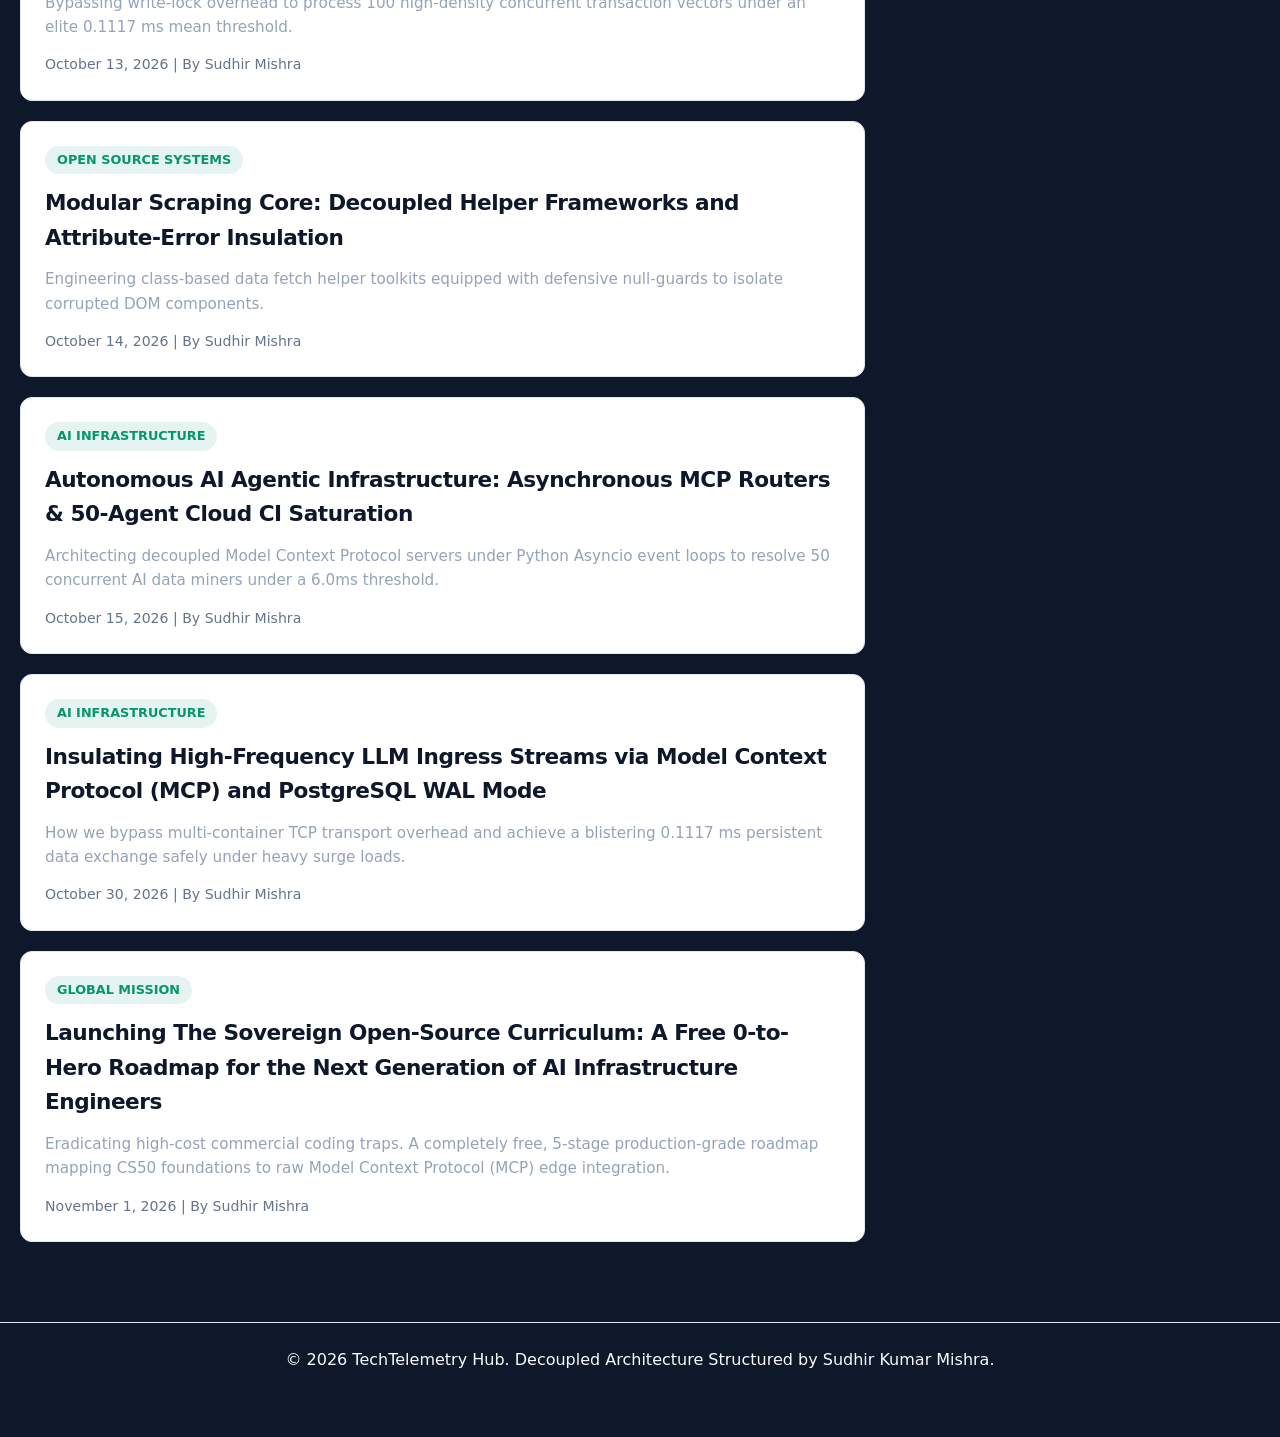
==== commit 5077ca08: "style: embed explicit dynamic child node stylesheet overrides for pristine readability" ====
--- a/index.html
+++ b/index.html
@@ -72,7 +72,7 @@
     <!-- 🛡️ COMBINED DATA & EXECUTION LEDGER GRID ORDER -->
     <script src="posts_data.js"></script>
     <script src="tech_news_data.js"></script>
-    <script src="post_reactions.js"></script>
+    <!-- <script src="post_reactions.js"></script> -->
     <script src="scriptmen.js"></script>
 
 </body>
